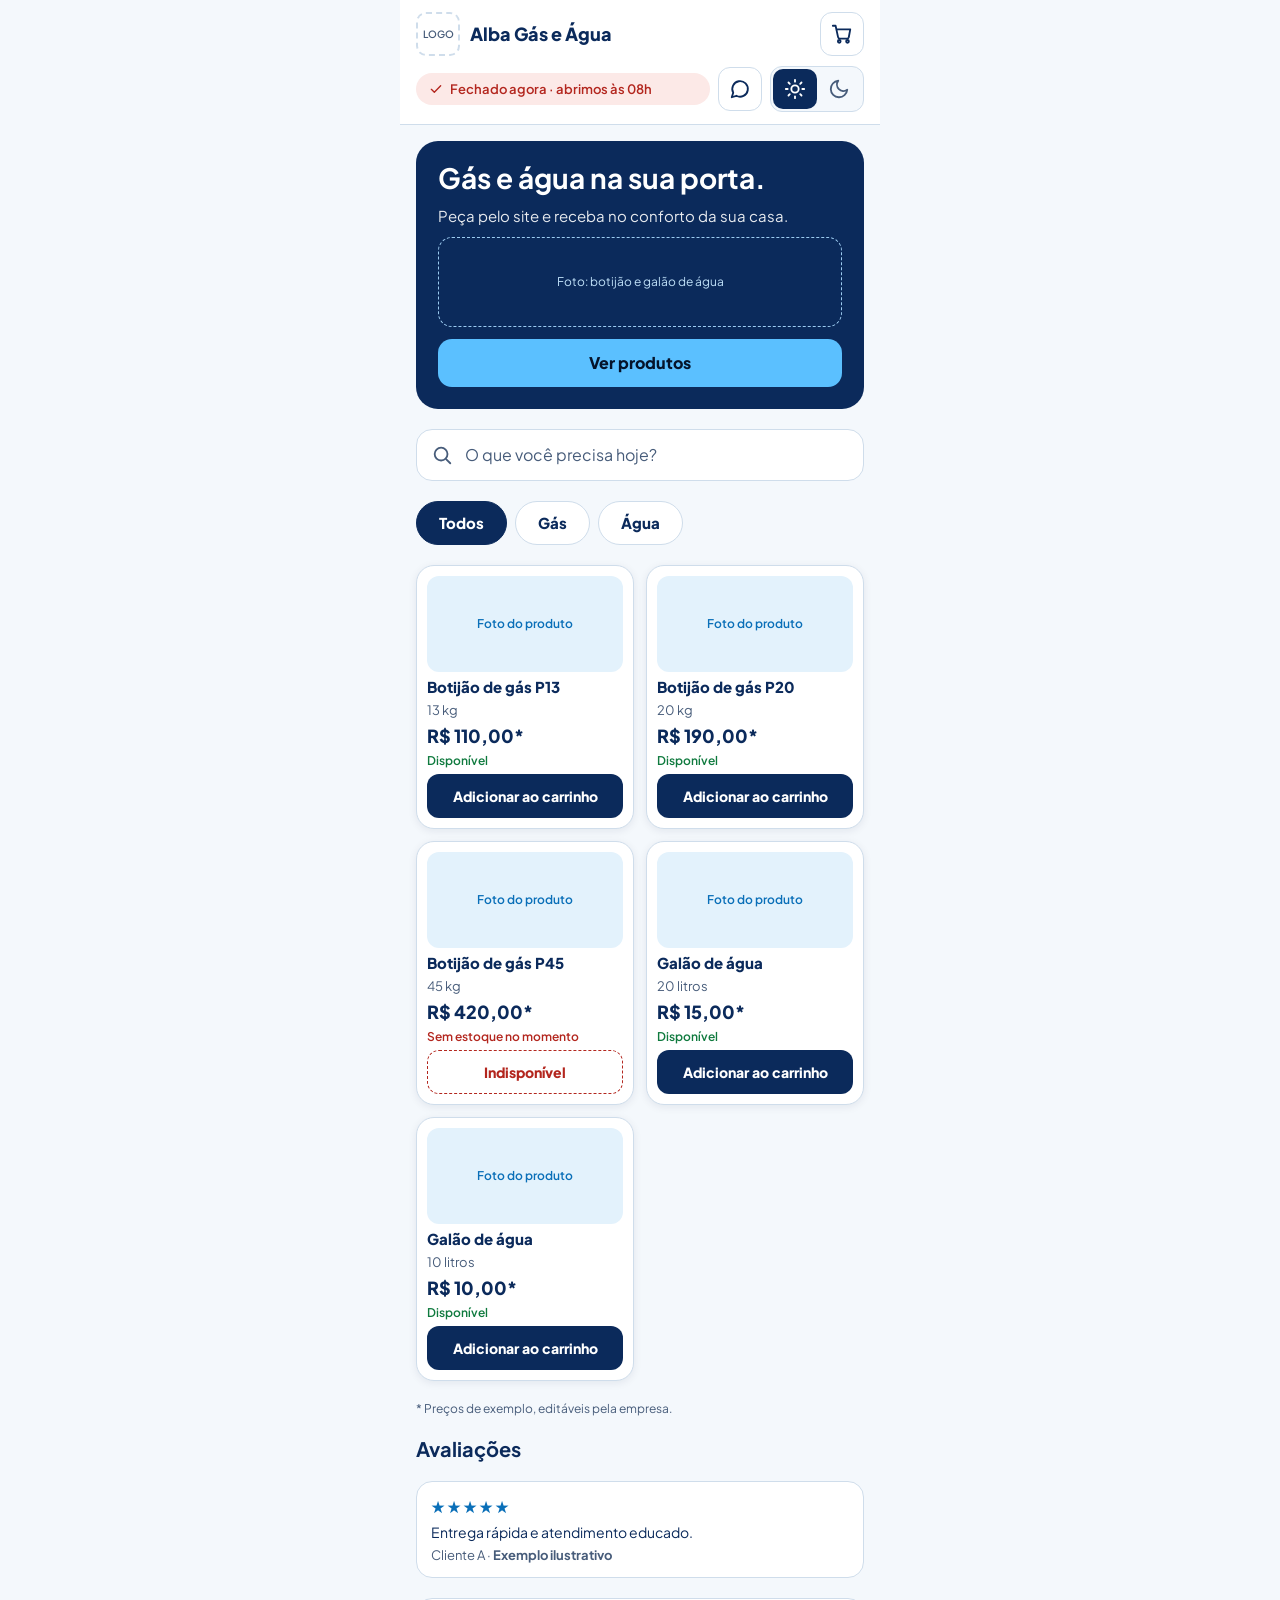
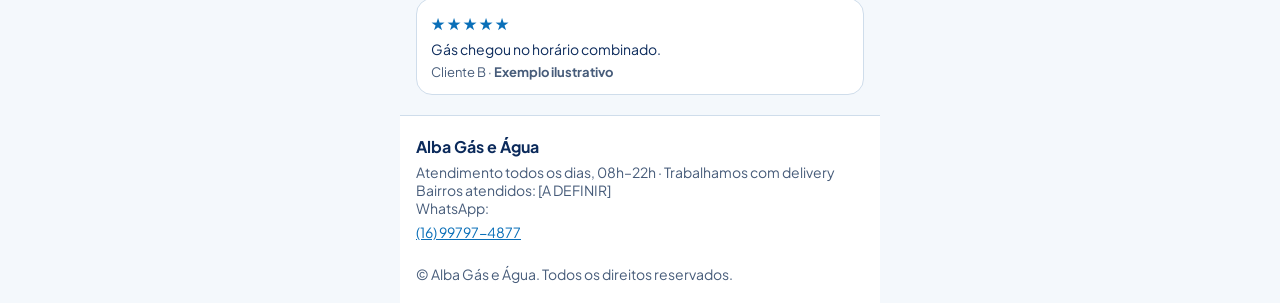
==== index.html @ 5ba72f17 "first commit" ====
<!DOCTYPE html>
<html lang="pt-BR">
<head>
<meta charset="utf-8">
<meta name="viewport" content="width=device-width, initial-scale=1, viewport-fit=cover">
<title>Alba Gás e Água — Gás e água na sua porta</title>
<meta name="description" content="Peça gás e água pelo site e receba em casa. Atendimento todos os dias, das 08h às 22h.">
<link rel="preconnect" href="https://fonts.googleapis.com">
<link rel="stylesheet" href="https://fonts.googleapis.com/css2?family=Plus+Jakarta+Sans:wght@400;600;800&display=swap">
<link rel="stylesheet" href="style.css">
<script>try{if(localStorage.getItem("alba_theme")==="dark")document.documentElement.setAttribute("data-theme","dark")}catch(e){}</script>
</head>
<body>
<div class="page">
  <header class="header">
    <div class="row">
      <div class="logo">LOGO</div>
      <div class="brand">Alba Gás e Água</div>
      <div class="cart-wrap">
        <a class="icon-btn" href="carrinho.html" data-cart-btn aria-label="Abrir carrinho">
          <svg width="22" height="22" viewBox="0 0 24 24" fill="none" stroke="currentColor" stroke-width="2" stroke-linecap="round" stroke-linejoin="round" aria-hidden="true"><circle cx="9" cy="20" r="1.5"/><circle cx="18" cy="20" r="1.5"/><path d="M2 3h3l2.7 12.4a2 2 0 0 0 2 1.6h7.7a2 2 0 0 0 2-1.5L21 7H6"/></svg>
        </a>
        <span class="badge" data-cart-count hidden>0</span>
      </div>
    </div>
    <div class="row8">
      <div class="status" id="store-status" role="status">
        <svg width="16" height="16" viewBox="0 0 24 24" fill="none" stroke="currentColor" stroke-width="2" stroke-linecap="round" stroke-linejoin="round" aria-hidden="true"><path d="M5 12.5l4.5 4.5L19 7"/></svg>
        <span id="store-status-text">Aberto · todos os dias, 08h–22h</span>
      </div>
      <a class="icon-btn" data-wa-link href="https://wa.me/5516997974877" target="_blank" rel="noopener" aria-label="Falar no WhatsApp">
        <svg width="22" height="22" viewBox="0 0 24 24" fill="none" stroke="currentColor" stroke-width="2" stroke-linecap="round" stroke-linejoin="round" aria-hidden="true"><path d="M3 21l1.6-5A8.5 8.5 0 1 1 8 19.4z"/></svg>
      </a>
      <div class="theme" role="group" aria-label="Tema">
        <button type="button" data-theme-btn="light" aria-label="Tema claro" aria-pressed="true"><svg width="22" height="22" viewBox="0 0 24 24" fill="none" stroke="currentColor" stroke-width="2" stroke-linecap="round" stroke-linejoin="round" aria-hidden="true"><circle cx="12" cy="12" r="4"/><path d="M12 2v2M12 20v2M4.9 4.9l1.4 1.4M17.7 17.7l1.4 1.4M2 12h2M20 12h2M4.9 19.1l1.4-1.4M17.7 6.3l1.4-1.4"/></svg></button>
        <button type="button" data-theme-btn="dark" aria-label="Tema escuro" aria-pressed="false"><svg width="22" height="22" viewBox="0 0 24 24" fill="none" stroke="currentColor" stroke-width="2" stroke-linecap="round" stroke-linejoin="round" aria-hidden="true"><path d="M21 12.8A9 9 0 1 1 11.2 3a7 7 0 0 0 9.8 9.8z"/></svg></button>
      </div>
    </div>
  </header>

  <main class="main">
    <section class="banner">
      <h1>Gás e água na sua porta.</h1>
      <p>Peça pelo site e receba no conforto da sua casa.</p>
      <div class="photo">Foto: botijão e galão de água</div>
      <button type="button" class="btn-cta" id="see-products">Ver produtos</button>
    </section>

    <label class="search">
      <svg width="22" height="22" viewBox="0 0 24 24" fill="none" stroke="currentColor" stroke-width="2" stroke-linecap="round" stroke-linejoin="round" aria-hidden="true"><circle cx="11" cy="11" r="7"/><path d="M21 21l-4.3-4.3"/></svg>
      <span class="sr" hidden>Pesquisar produtos</span>
      <input type="search" id="search-input" placeholder="O que você precisa hoje?" aria-label="Pesquisar produtos por nome, tipo ou capacidade" autocomplete="off">
    </label>

    <div class="tabs" role="tablist" aria-label="Categorias">
      <button type="button" role="tab" data-filter="all" aria-selected="true">Todos</button>
      <button type="button" role="tab" data-filter="gas" aria-selected="false">Gás</button>
      <button type="button" role="tab" data-filter="agua" aria-selected="false">Água</button>
    </div>

    <div class="grid" id="products" aria-live="polite"></div>
    <div class="note">* Preços de exemplo, editáveis pela empresa.</div>

    <h2 class="h2">Avaliações</h2>
    <div class="review"><div class="stars" aria-label="5 estrelas">★★★★★</div><p>Entrega rápida e atendimento educado.</p><div class="who">Cliente A · <b>Exemplo ilustrativo</b></div></div>
    <div class="review"><div class="stars" aria-label="5 estrelas">★★★★★</div><p>Gás chegou no horário combinado.</p><div class="who">Cliente B · <b>Exemplo ilustrativo</b></div></div>

    <footer class="footer">
      <b>Alba Gás e Água</b>
      Atendimento todos os dias, 08h–22h · Trabalhamos com delivery<br>
      Bairros atendidos: [A DEFINIR]<br>
      WhatsApp: <a data-wa-link href="https://wa.me/5516997974877" target="_blank" rel="noopener">(16) 99797-4877</a><br>
      © Alba Gás e Água. Todos os direitos reservados.
    </footer>
  </main>
</div>
<div class="toast" id="toast" role="status" aria-live="polite" hidden></div>
<script src="app.js"></script>
</body>
</html>
---- style.css ----
/* Alba Gás e Água — design preservado do Claude Design */
:root {
  --bg: rgb(244, 248, 252);
  --fg: rgb(11, 42, 91);
  --surface: rgb(255, 255, 255);
  --border: rgb(207, 221, 235);
  --muted: rgb(71, 92, 122);
  --accent: rgb(10, 111, 184);
  --soft: rgb(227, 242, 252);
  --ok-bg: rgb(228, 245, 234);
  --ok: rgb(15, 122, 62);
  --err: rgb(179, 38, 30);
  --err-bg: rgb(252, 233, 231);
  --banner: rgb(11, 42, 91);
  --banner-fg: rgb(255, 255, 255);
  --primary: rgb(11, 42, 91);
  --primary-fg: rgb(255, 255, 255);
  --cta: rgb(91, 192, 255);
  --cta-fg: rgb(5, 20, 43);
  --wa: rgb(15, 122, 62);
  --wa-fg: rgb(255, 255, 255);
  --shadow: rgba(5, 20, 60, 0.08) 0px 2px 8px;
}
html[data-theme="dark"] {
  --bg: rgb(7, 21, 47);
  --fg: rgb(234, 243, 255);
  --surface: rgb(14, 35, 71);
  --border: rgb(42, 70, 115);
  --muted: rgb(169, 189, 218);
  --accent: rgb(91, 192, 255);
  --soft: rgb(18, 53, 96);
  --ok-bg: rgb(15, 58, 42);
  --ok: rgb(110, 231, 160);
  --err: rgb(255, 156, 148);
  --err-bg: rgb(70, 24, 28);
  --banner: rgb(18, 53, 96);
  --banner-fg: rgb(234, 243, 255);
  --primary: rgb(91, 192, 255);
  --primary-fg: rgb(5, 20, 43);
  --wa: rgb(15, 122, 62);
  --wa-fg: rgb(255, 255, 255);
  --shadow: rgba(0, 0, 0, 0.3) 0px 2px 8px;
}
* { box-sizing: border-box; }
html, body { margin: 0; background: var(--bg); color: var(--fg); }
body { font-family: "Plus Jakarta Sans", system-ui, sans-serif; font-size: 16px; }
button, input, textarea { font-family: inherit; }
button { cursor: pointer; }
:focus-visible { outline: 3px solid var(--accent); outline-offset: 2px; }

/* Container: altura livre e sem overflow hidden — permite rolagem (corrige botão cortado) */
.page { max-width: 480px; margin: 0 auto; min-height: 100vh; min-height: 100dvh; display: flex; flex-direction: column; background: var(--bg); }

.header { padding: 12px 16px; background: var(--surface); border-bottom: 1px solid var(--border); display: flex; flex-direction: column; gap: 10px; position: sticky; top: 0; z-index: 10; }
.row { display: flex; align-items: center; gap: 10px; }
.row8 { display: flex; align-items: center; gap: 8px; }
.logo { width: 44px; height: 44px; border: 2px dashed var(--border); border-radius: 10px; display: flex; align-items: center; justify-content: center; font-size: 10px; font-weight: 600; color: var(--muted); }
.brand { flex: 1; font-weight: 800; font-size: 18px; line-height: 1.1; }
.icon-btn { width: 44px; height: 44px; border-radius: 12px; border: 1px solid var(--border); background: var(--surface); color: var(--fg); display: flex; align-items: center; justify-content: center; position: relative; padding: 0; text-decoration: none; }
.cart-wrap { position: relative; width: 44px; height: 44px; }
.badge { position: absolute; top: -8px; right: -8px; z-index: 2; background: var(--accent); color: var(--surface); border: 2px solid var(--surface); border-radius: 12px; min-width: 22px; height: 22px; padding: 0 4px; font-size: 13px; font-weight: 800; display: flex; align-items: center; justify-content: center; pointer-events: none; }
html[data-theme="dark"] .badge { color: var(--cta-fg); }
.badge[hidden] { display: none; }
.status { flex: 1; display: flex; align-items: center; gap: 6px; background: var(--ok-bg); color: var(--ok); border-radius: 20px; padding: 8px 12px; font-size: 13px; font-weight: 600; }
.status.closed { background: var(--err-bg); color: var(--err); }
.theme { display: flex; border: 1px solid var(--border); border-radius: 12px; padding: 2px; background: var(--bg); }
.theme button { width: 44px; height: 40px; border: 0; border-radius: 10px; display: flex; align-items: center; justify-content: center; background: none; color: var(--muted); }
.theme button[aria-pressed="true"] { background: var(--primary); color: var(--primary-fg); }

.main { padding: 16px; display: flex; flex-direction: column; gap: 20px; flex: 1; }
.main.tight { gap: 12px; padding-bottom: calc(24px + env(safe-area-inset-bottom)); }

.banner { background: var(--banner); color: var(--banner-fg); border-radius: 22px; padding: 22px; display: flex; flex-direction: column; gap: 12px; }
.banner h1 { margin: 0; font-size: 28px; line-height: 1.1; }
.banner p { margin: 0; font-size: 15px; opacity: .9; }
.banner .photo { height: 90px; border-radius: 14px; border: 1px dashed rgb(156, 203, 240); display: flex; align-items: center; justify-content: center; font-size: 12px; color: rgb(191, 224, 248); }
.btn-cta { min-height: 48px; border: 0; border-radius: 14px; background: var(--cta); color: var(--cta-fg); font-weight: 800; font-size: 16px; }

.search { display: flex; align-items: center; gap: 10px; min-height: 52px; padding: 0 14px; border-radius: 16px; border: 1px solid var(--border); background: var(--surface); color: var(--muted); }
.search input { flex: 1; border: 0; background: none; color: var(--fg); font-size: 16px; min-height: 48px; outline: none; }
.search input::placeholder { color: var(--muted); }
.search:focus-within { outline: 3px solid var(--accent); outline-offset: 2px; }

.tabs { display: flex; gap: 8px; }
.tabs button { min-height: 44px; padding: 0 22px; border-radius: 22px; font-weight: 800; font-size: 15px; border: 1px solid var(--border); background: var(--surface); color: var(--fg); }
.tabs button[aria-selected="true"] { border-color: var(--primary); background: var(--primary); color: var(--primary-fg); }

.grid { display: grid; grid-template-columns: 1fr 1fr; gap: 12px; }
.card { background: var(--surface); border: 1px solid var(--border); border-radius: 18px; padding: 10px; display: flex; flex-direction: column; gap: 6px; box-shadow: var(--shadow); }
.card .photo { height: 96px; border-radius: 12px; background: var(--soft); color: var(--accent); display: flex; align-items: center; justify-content: center; font-size: 12px; font-weight: 600; }
.card .name { font-weight: 800; font-size: 15px; line-height: 1.2; }
.card .size { font-size: 13px; color: var(--muted); }
.card .price { font-weight: 800; font-size: 18px; }
.card .avail { font-size: 12px; font-weight: 600; color: var(--ok); }
.card .avail.out { color: var(--err); }
.card .actions { margin-top: auto; }
.btn-add { border: 0; background: var(--primary); color: var(--primary-fg); font-weight: 800; width: 100%; font-size: 14px; padding: 0 6px; border-radius: 12px; min-height: 44px; }
.stepper { display: flex; align-items: center; justify-content: space-between; min-height: 44px; border-radius: 12px; background: var(--soft); font-weight: 800; font-size: 14px; }
.stepper button { width: 44px; height: 44px; border: 0; background: none; color: var(--accent); font-size: 22px; }
.unavail { min-height: 44px; border-radius: 12px; border: 1px dashed var(--err); color: var(--err); display: flex; align-items: center; justify-content: center; font-weight: 800; font-size: 14px; }
.empty { grid-column: 1 / -1; text-align: center; color: var(--muted); padding: 20px; }

.note { font-size: 12px; color: var(--muted); }
.h2 { margin: 0; font-size: 20px; }
.review { background: var(--surface); border: 1px solid var(--border); border-radius: 16px; padding: 14px; }
.review .stars { color: var(--accent); letter-spacing: 2px; }
.review p { margin: 6px 0; font-size: 14px; }
.review .who { font-size: 13px; color: var(--muted); }
.footer { background: var(--surface); border-top: 1px solid var(--border); margin: 0 -16px -16px; padding: 20px 16px; display: flex; flex-direction: column; gap: 6px; font-size: 14px; color: var(--muted); }
.footer b { color: var(--fg); font-size: 16px; }
.footer a { color: var(--accent); }

.toast { position: fixed; left: 50%; transform: translateX(-50%); bottom: calc(16px + env(safe-area-inset-bottom)); width: calc(100% - 32px); max-width: 448px; background: var(--primary); color: var(--primary-fg); border-radius: 12px; padding: 12px 14px; font-weight: 600; font-size: 14px; z-index: 50; box-shadow: var(--shadow); }
.toast[hidden] { display: none; }

/* Cabeçalho simples (carrinho/checkout) */
.bar { padding: 12px 16px; background: var(--surface); border-bottom: 1px solid var(--border); display: flex; align-items: center; gap: 10px; position: sticky; top: 0; z-index: 10; }
.bar .back { width: 44px; height: 44px; border: 0; background: none; color: var(--fg); font-size: 24px; display: flex; align-items: center; justify-content: center; text-decoration: none; }
.bar h1 { margin: 0; font-size: 20px; flex: 1; }

.item { display: flex; gap: 12px; background: var(--surface); border: 1px solid var(--border); border-radius: 16px; padding: 12px; }
.item .thumb { width: 64px; height: 64px; border-radius: 10px; background: var(--soft); flex-shrink: 0; }
.item .info { flex: 1; }
.item .title { font-weight: 800; }
.item .unit { font-size: 13px; color: var(--muted); }
.item .ctrl { display: flex; align-items: center; gap: 6px; margin-top: 6px; }
.item .ctrl .q { width: 44px; height: 44px; border-radius: 10px; border: 1px solid var(--border); background: none; color: var(--fg); font-size: 20px; }
.item .ctrl b { min-width: 20px; text-align: center; }
.item .remove { margin-left: auto; min-height: 44px; border: 0; background: none; color: var(--err); font-weight: 800; text-decoration: underline; }

.coupon { display: flex; gap: 8px; }
.coupon input { flex: 1; min-width: 0; min-height: 48px; border: 1px solid var(--border); border-radius: 14px; background: var(--surface); color: var(--fg); padding: 0 14px; font-size: 16px; }
.coupon button { min-height: 48px; padding: 0 18px; border: 0; border-radius: 14px; color: rgb(255,255,255); font-weight: 800; font-size: 16px; background: rgb(10, 111, 184); }
.msg { display: flex; align-items: center; gap: 8px; border-radius: 12px; padding: 10px 12px; font-weight: 600; font-size: 14px; background: var(--ok-bg); color: var(--ok); }
.msg.err { background: var(--err-bg); color: var(--err); }
.msg[hidden] { display: none; }

.summary { background: var(--surface); border: 1px solid var(--border); border-radius: 16px; padding: 16px; display: flex; flex-direction: column; gap: 10px; }
.summary.s8 { gap: 8px; font-size: 15px; }
.summary .line { display: flex; justify-content: space-between; gap: 12px; }
.summary hr { border: 0; border-top: 1px solid var(--border); width: 100%; margin: 0; }
.summary .total { font-weight: 800; font-size: 20px; }
.btn-primary { padding: 0 18px; border: 0; border-radius: 14px; background: var(--primary); color: var(--primary-fg); font-weight: 800; font-size: 16px; width: 100%; min-height: 56px; display: flex; align-items: center; justify-content: center; text-decoration: none; }
.btn-primary[aria-disabled="true"] { opacity: .5; pointer-events: none; }

/* Checkout */
.form h2 { margin: 8px 0 0; font-size: 18px; }
.form h2:first-child { margin-top: 0; }
.field { display: flex; flex-direction: column; gap: 4px; }
.field label { font-weight: 600; font-size: 14px; }
.field input, .field textarea { min-height: 48px; border: 1px solid var(--border); border-radius: 12px; background: var(--surface); color: var(--fg); padding: 0 14px; font-size: 16px; width: 100%; }
.field textarea { padding: 12px 14px; min-height: 80px; resize: vertical; }
.field input::placeholder, .field textarea::placeholder, .coupon input::placeholder { color: var(--muted); }
.field.invalid input { border: 2px solid var(--err); }
.field .error { color: var(--err); font-size: 13px; font-weight: 600; }
.field .error:empty { display: none; }
.split { display: flex; gap: 10px; }
.split > :first-child { flex: 1; min-width: 0; }
.split > :last-child { flex: 2; min-width: 0; }
.hint { font-size: 13px; color: var(--muted); }
.pay { margin: 0; padding: 0; border: 0; display: flex; flex-direction: column; gap: 12px; }
.pay legend { padding: 0; }
.pay label { min-height: 48px; border-radius: 12px; border: 2px solid var(--border); background: var(--surface); display: flex; align-items: center; gap: 10px; padding: 0 14px; font-weight: 600; cursor: pointer; }
.pay input { position: absolute; opacity: 0; width: 1px; height: 1px; }
.pay .dot { width: 18px; height: 18px; border-radius: 9px; border: 2px solid var(--accent); flex-shrink: 0; }
.pay label:has(input:checked) { border-color: var(--accent); background: var(--soft); }
.pay label:has(input:checked) .dot { background: var(--accent); }
.pay label:has(input:checked) .check::after { content: " ✓"; }
.pay label:has(input:focus-visible) { outline: 3px solid var(--accent); outline-offset: 2px; }
.pay-error { color: var(--err); font-size: 13px; font-weight: 600; }
.pay-error:empty { display: none; }
.closed-note { background: var(--err-bg); color: var(--err); border-radius: 12px; padding: 10px 12px; font-size: 13px; font-weight: 600; }
.closed-note[hidden] { display: none; }
.preview { background: var(--ok-bg); border: 1px solid var(--border); border-radius: 16px; padding: 16px; font-size: 14px; line-height: 1.5; color: var(--fg); white-space: pre-wrap; word-break: break-word; }
.btn-wa { min-height: 56px; border: 0; width: 100%; border-radius: 14px; background: var(--wa); color: var(--wa-fg); font-weight: 800; font-size: 16px; display: flex; align-items: center; justify-content: center; gap: 10px; text-decoration: none; padding: 12px 16px; line-height: 1.2; text-align: center; flex-shrink: 0; }
.center { font-size: 13px; color: var(--muted); text-align: center; }
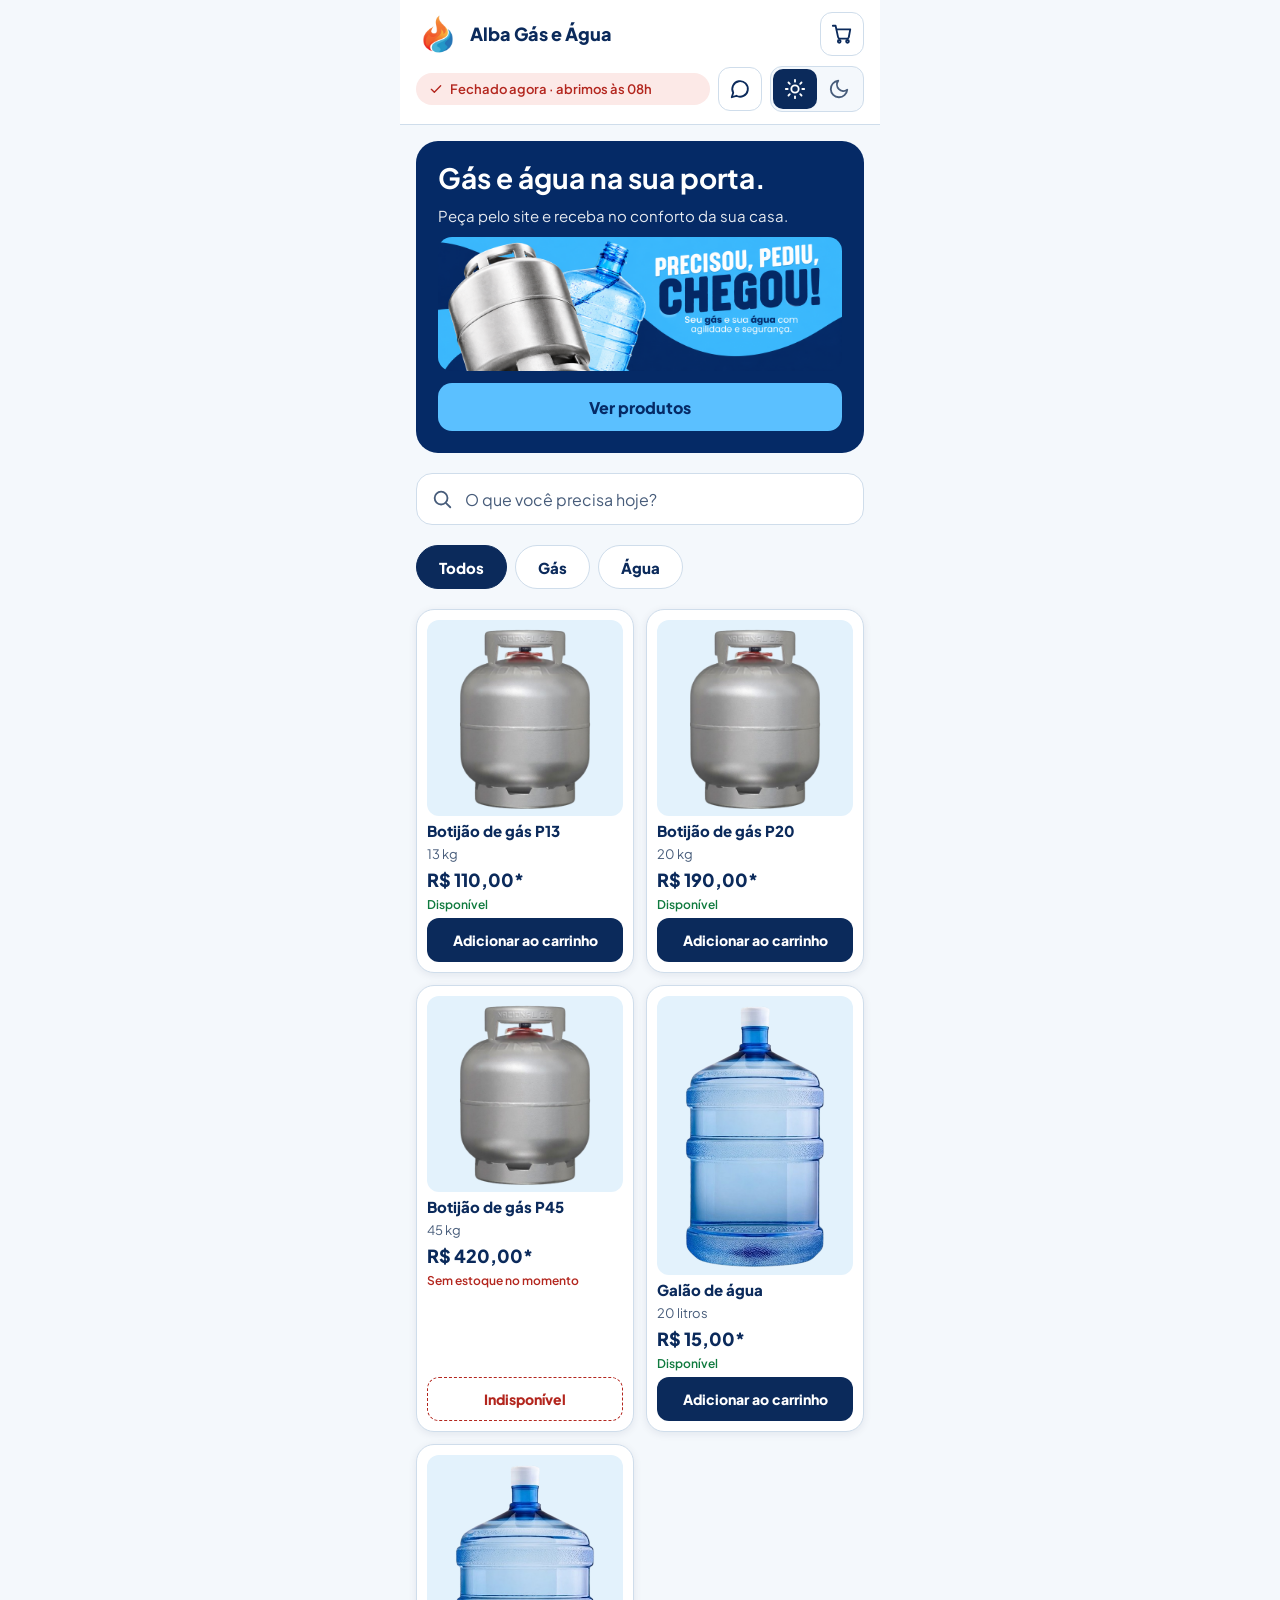
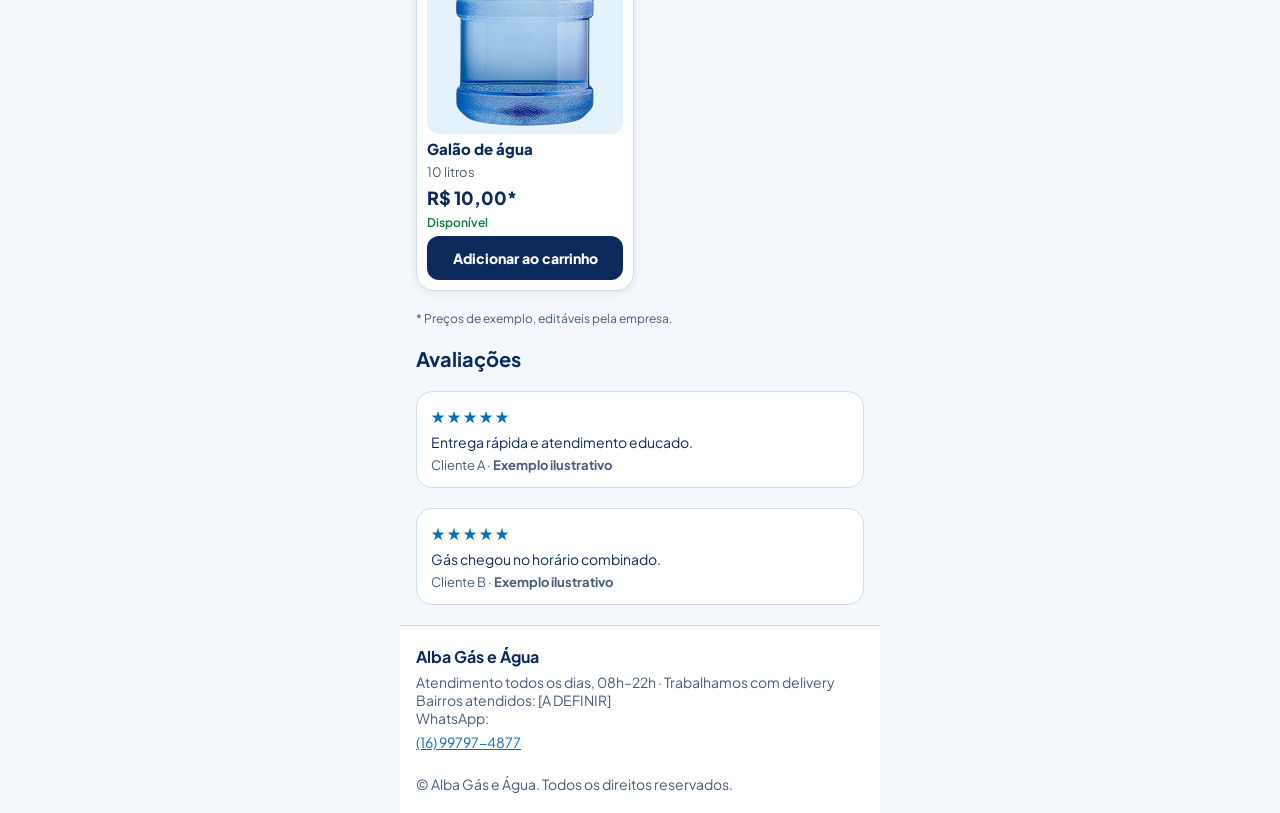
==== commit 7d751e24: "second commit" ====
--- a/index.html
+++ b/index.html
@@ -14,7 +14,7 @@
 <div class="page">
   <header class="header">
     <div class="row">
-      <div class="logo">LOGO</div>
+      <img class="logo" src="assets/logo-alba.png" alt="logo">
       <div class="brand">Alba Gás e Água</div>
       <div class="cart-wrap">
         <a class="icon-btn" href="carrinho.html" data-cart-btn aria-label="Abrir carrinho">
@@ -42,7 +42,7 @@
     <section class="banner">
       <h1>Gás e água na sua porta.</h1>
       <p>Peça pelo site e receba no conforto da sua casa.</p>
-      <div class="photo">Foto: botijão e galão de água</div>
+      <img class="photo" src="assets/Precisou, Pediu, Chegou!.png" alt="Botijão e galão de água">
       <button type="button" class="btn-cta" id="see-products">Ver produtos</button>
     </section>
 
--- a/style.css
+++ b/style.css
@@ -54,7 +54,7 @@
 .header { padding: 12px 16px; background: var(--surface); border-bottom: 1px solid var(--border); display: flex; flex-direction: column; gap: 10px; position: sticky; top: 0; z-index: 10; }
 .row { display: flex; align-items: center; gap: 10px; }
 .row8 { display: flex; align-items: center; gap: 8px; }
-.logo { width: 44px; height: 44px; border: 2px dashed var(--border); border-radius: 10px; display: flex; align-items: center; justify-content: center; font-size: 10px; font-weight: 600; color: var(--muted); }
+.logo { width: 44px; height: 44px; border-radius: 10px; display: flex; align-items: center; justify-content: center; font-size: 10px; font-weight: 600; color: var(--muted); object-fit: cover; }
 .brand { flex: 1; font-weight: 800; font-size: 18px; line-height: 1.1; }
 .icon-btn { width: 44px; height: 44px; border-radius: 12px; border: 1px solid var(--border); background: var(--surface); color: var(--fg); display: flex; align-items: center; justify-content: center; position: relative; padding: 0; text-decoration: none; }
 .cart-wrap { position: relative; width: 44px; height: 44px; }
@@ -70,11 +70,11 @@
 .main { padding: 16px; display: flex; flex-direction: column; gap: 20px; flex: 1; }
 .main.tight { gap: 12px; padding-bottom: calc(24px + env(safe-area-inset-bottom)); }
 
-.banner { background: var(--banner); color: var(--banner-fg); border-radius: 22px; padding: 22px; display: flex; flex-direction: column; gap: 12px; }
+.banner { background: #052A66; color: var(--banner-fg); border-radius: 22px; padding: 22px; display: flex; flex-direction: column; gap: 12px; }
 .banner h1 { margin: 0; font-size: 28px; line-height: 1.1; }
 .banner p { margin: 0; font-size: 15px; opacity: .9; }
-.banner .photo { height: 90px; border-radius: 14px; border: 1px dashed rgb(156, 203, 240); display: flex; align-items: center; justify-content: center; font-size: 12px; color: rgb(191, 224, 248); }
-.btn-cta { min-height: 48px; border: 0; border-radius: 14px; background: var(--cta); color: var(--cta-fg); font-weight: 800; font-size: 16px; }
+.banner .photo { height: auto; border-radius: 14px; display: flex; align-items: center; justify-content: center; font-size: 12px; color: rgb(191, 224, 248); }
+.btn-cta { min-height: 48px; border: 0; border-radius: 14px; background: var(--cta); color: #052A66; font-weight: 800; font-size: 16px; }
 
 .search { display: flex; align-items: center; gap: 10px; min-height: 52px; padding: 0 14px; border-radius: 16px; border: 1px solid var(--border); background: var(--surface); color: var(--muted); }
 .search input { flex: 1; border: 0; background: none; color: var(--fg); font-size: 16px; min-height: 48px; outline: none; }
@@ -87,7 +87,7 @@
 
 .grid { display: grid; grid-template-columns: 1fr 1fr; gap: 12px; }
 .card { background: var(--surface); border: 1px solid var(--border); border-radius: 18px; padding: 10px; display: flex; flex-direction: column; gap: 6px; box-shadow: var(--shadow); }
-.card .photo { height: 96px; border-radius: 12px; background: var(--soft); color: var(--accent); display: flex; align-items: center; justify-content: center; font-size: 12px; font-weight: 600; }
+.card .photo { height: auto; border-radius: 12px; background: var(--soft); color: var(--accent); display: flex; align-items: center; justify-content: center; font-size: 12px; font-weight: 600; object-fit: cover; }
 .card .name { font-weight: 800; font-size: 15px; line-height: 1.2; }
 .card .size { font-size: 13px; color: var(--muted); }
 .card .price { font-weight: 800; font-size: 18px; }
@@ -174,3 +174,5 @@
 .preview { background: var(--ok-bg); border: 1px solid var(--border); border-radius: 16px; padding: 16px; font-size: 14px; line-height: 1.5; color: var(--fg); white-space: pre-wrap; word-break: break-word; }
 .btn-wa { min-height: 56px; border: 0; width: 100%; border-radius: 14px; background: var(--wa); color: var(--wa-fg); font-weight: 800; font-size: 16px; display: flex; align-items: center; justify-content: center; gap: 10px; text-decoration: none; padding: 12px 16px; line-height: 1.2; text-align: center; flex-shrink: 0; }
 .center { font-size: 13px; color: var(--muted); text-align: center; }
+
+.card img.photo { width: 100%; object-fit: contain; }
